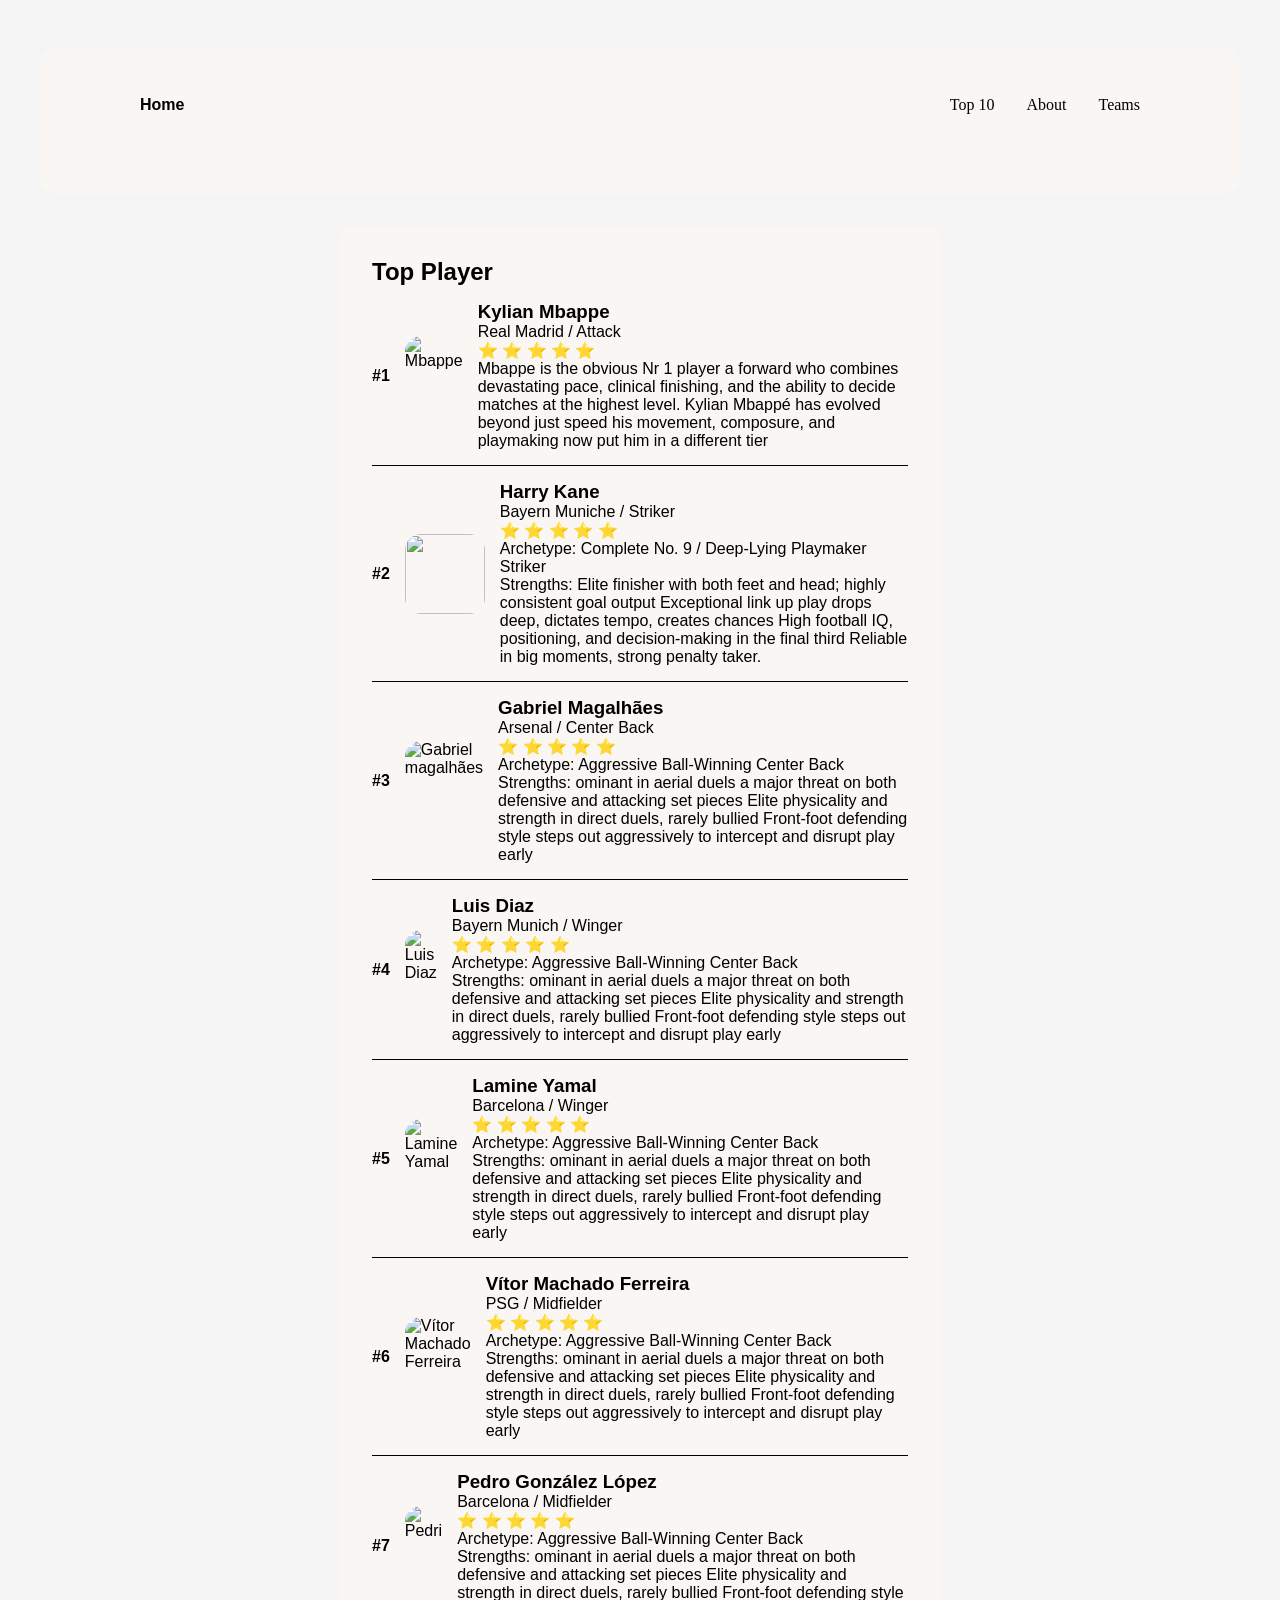
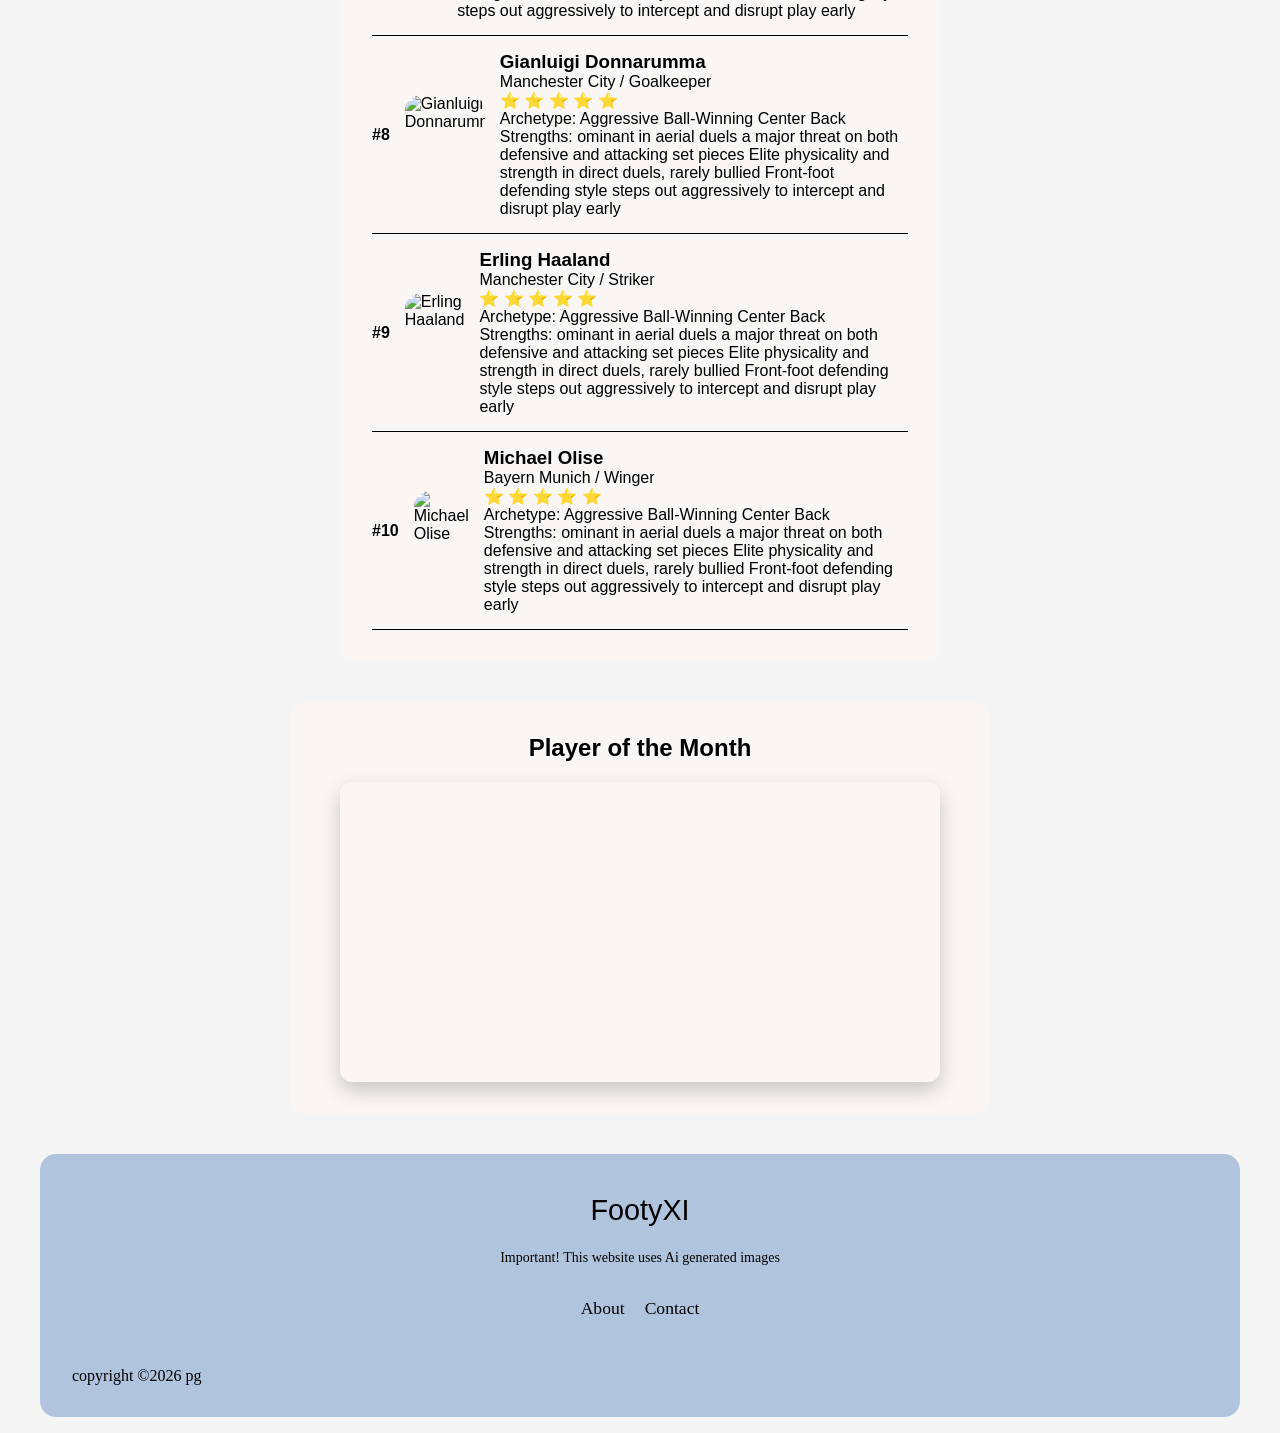
==== PageOne.html @ d589bf2f "Add files via upload" ====
<!DOCTYPE html>
<html lang="en">
    <head>
        <meta charset="UTF-8">
        <meta name="viewport" content="width=device-width, initial-scale=1.0">
        <link rel="stylesheet" href="style.css">
        <title>FootyXI</title>
    </head>
    <body>
        <header>
            <nav>
                <ul>
                    <li><a href="index.html">Home</a></li>
                    <li><a href="PageOne.html">Top 10</a></li>
                    <li><a href="PageTwo.html">About</a></li>
                    <li><a href="PageThree.html">Teams</a></li>
                </ul>
            </nav>
    </header>
    <section class="players-Ranking">
        <h2>Top Player</h2>
        <div class="ranked-player">
           <span class="rank">#1</span>
           <img src="images/Mbappe head.jpg" alt="Mbappe">

            <div class="player-info">
             <h3>Kylian Mbappe </h3>
             <p>Real Madrid / Attack </p>
             <p>⭐ ⭐ ⭐ ⭐ ⭐</p>
             <p>Mbappe is the obvious Nr 1 player a forward who combines devastating pace, 
             clinical finishing, and the ability to decide matches at the highest level. Kylian Mbappé has evolved beyond just speed his movement, composure, and playmaking now put him in a different tier </p>
            </div>
        </div>
        <div class="ranked-player">
            <span class="rank">#2</span>
            <img src="images/Kane head.jpg" src="Harry Kane">

            <div class="players-info">
                <h3>Harry Kane </h3>
                <p>Bayern Muniche / Striker </p>
                <p>⭐ ⭐ ⭐ ⭐ ⭐</p>
                <p>Archetype: Complete No. 9 / Deep-Lying Playmaker Striker </p>
                <p>Strengths:
                    Elite finisher with both feet and head; highly consistent goal output
                    Exceptional link up play drops deep, dictates tempo, creates chances
                    High football IQ, positioning, and decision-making in the final third
                    Reliable in big moments, strong penalty taker.</p>
                </p>
            </div>
        </div>

        <div class="ranked-player">
            <span class="rank">#3</span>
            <img src="images/gabriel magalhães.jpg" alt="Gabriel magalhães">

            <div class="players-info">
                <h3>Gabriel Magalhães </h3>
                <p>Arsenal / Center Back </p>
                <p>⭐ ⭐ ⭐ ⭐ ⭐</p>
                <p>Archetype: Aggressive Ball-Winning Center Back </p>
                <p>Strengths:
                    ominant in aerial duels a major threat on both defensive and attacking set pieces
                    Elite physicality and strength in direct duels, rarely bullied
                    Front-foot defending style steps out aggressively to intercept and disrupt play early</p>
                </p>
            </div>
        </div>
        <div class="ranked-player">
            <span class="rank">#4</span>
            <img src="images/Luis Díaz.jpg" alt="Luis Diaz">

            <div class="players-info">
                <h3>Luis Diaz </h3>
                <p>Bayern Munich / Winger </p>
                <p>⭐ ⭐ ⭐ ⭐ ⭐</p>
                <p>Archetype: Aggressive Ball-Winning Center Back </p>
                <p>Strengths:
                    ominant in aerial duels a major threat on both defensive and attacking set pieces
                    Elite physicality and strength in direct duels, rarely bullied
                    Front-foot defending style steps out aggressively to intercept and disrupt play early</p>
                </p>
            </div>
        </div>

        <div class="ranked-player">
            <span class="rank">#5</span>
            <img src="images/Lamine head.jpg" alt="Lamine Yamal">

            <div class="players-info">
                <h3>Lamine Yamal </h3>
                <p>Barcelona / Winger </p>
                <p>⭐ ⭐ ⭐ ⭐ ⭐</p>
                <p>Archetype: Aggressive Ball-Winning Center Back </p>
                <p>Strengths:
                    ominant in aerial duels a major threat on both defensive and attacking set pieces
                    Elite physicality and strength in direct duels, rarely bullied
                    Front-foot defending style steps out aggressively to intercept and disrupt play early</p>
                </p>
            </div>
        </div>

        <div class="ranked-player">
            <span class="rank">#6</span>
            <img src="images/Vitinha head.jpg" alt="Vítor Machado Ferreira">

            <div class="players-info">
                <h3>Vítor Machado Ferreira </h3>
                <p>PSG / Midfielder </p>
                <p>⭐ ⭐ ⭐ ⭐ ⭐</p>
                <p>Archetype: Aggressive Ball-Winning Center Back </p>
                <p>Strengths:
                    ominant in aerial duels a major threat on both defensive and attacking set pieces
                    Elite physicality and strength in direct duels, rarely bullied
                    Front-foot defending style steps out aggressively to intercept and disrupt play early</p>
                </p>
            </div>
        </div>

        <div class="ranked-player">
            <span class="rank">#7</span>
            <img src="images/Pedri head.jpg" alt="Pedri">

            <div class="players-info">
                <h3>Pedro González López </h3>
                <p>Barcelona / Midfielder </p>
                <p>⭐ ⭐ ⭐ ⭐ ⭐</p>
                <p>Archetype: Aggressive Ball-Winning Center Back </p>
                <p>Strengths:
                    ominant in aerial duels a major threat on both defensive and attacking set pieces
                    Elite physicality and strength in direct duels, rarely bullied
                    Front-foot defending style steps out aggressively to intercept and disrupt play early</p>
                </p>
            </div>
        </div>

        <div class="ranked-player">
            <span class="rank">#8</span>
            <img src="images/Gianluigi Donnarumma.jpg" alt="Gianluigi Donnarumma">

            <div class="players-info">
                <h3>Gianluigi Donnarumma </h3>
                <p>Manchester City / Goalkeeper </p>
                <p>⭐ ⭐ ⭐ ⭐ ⭐</p>
                <p>Archetype: Aggressive Ball-Winning Center Back </p>
                <p>Strengths:
                    ominant in aerial duels a major threat on both defensive and attacking set pieces
                    Elite physicality and strength in direct duels, rarely bullied
                    Front-foot defending style steps out aggressively to intercept and disrupt play early</p>
                </p>
            </div>
        </div>

        <div class="ranked-player">
            <span class="rank">#9</span>
            <img src="images/Erling Haaland.jpg" alt="Erling Haaland">

            <div class="players-info">
                <h3>Erling Haaland </h3>
                <p>Manchester City / Striker </p>
                <p>⭐ ⭐ ⭐ ⭐ ⭐</p>
                <p>Archetype: Aggressive Ball-Winning Center Back </p>
                <p>Strengths:
                    ominant in aerial duels a major threat on both defensive and attacking set pieces
                    Elite physicality and strength in direct duels, rarely bullied
                    Front-foot defending style steps out aggressively to intercept and disrupt play early</p>
                </p>
            </div>
        </div>

        <div class="ranked-player">
            <span class="rank">#10</span>
            <img src="images/Michael Olise.jpg" alt="Michael Olise">

            <div class="players-info">
                <h3>Michael Olise </h3>
                <p>Bayern Munich / Winger </p>
                <p>⭐ ⭐ ⭐ ⭐ ⭐</p>
                <p>Archetype: Aggressive Ball-Winning Center Back </p>
                <p>Strengths:
                    ominant in aerial duels a major threat on both defensive and attacking set pieces
                    Elite physicality and strength in direct duels, rarely bullied
                    Front-foot defending style steps out aggressively to intercept and disrupt play early</p>
                </p>
            </div>
        </div>

    </section>
    <section class="Months-Player">
        <h2>Player of the Month</h2>
        <div class="video">
            <video  autoplay muted loop >
                <source src="images/Lamine highlight.mp4" type="video/mp4">
            </video>
        </div>
    </section>
  <footer>
            <div class="footer-content">
                <h3>FootyXI</h3>
                <p>Important! This website uses Ai generated images</p>
                <ul class="Information">
                    <li><a href="PageTwo.html">About</a></li>
                    <li><a href="PageTwo.html">Contact</a></li>
                </ul>
            </div>
            <div class="footer-bottom"></div>
            <p>copyright &copy;2026 pg</p>
        </footer>
    </body>

</html>
---- style.css ----
@import url('https://fonts.googleapis.com/css2?family=Bebas+Neue&display=swap');
@import url('https://fonts.googleapis.com/css2?family=Bebas+Neue&family=Plus+Jakarta+Sans:ital,wght@0,200..800;1,200..800&display=swap');

:root{
    --base-color: #ffffff;
    --text-color: #000000;
    --primary-color: #F0EAD6;
    --secondary-color: #F5F5F5;
    --color-1: #F9F6F3;


}

*{
    margin: 0;
    padding: 0;
    box-sizing: border-box;

}

html{
    font-family: Bebas 'Courier New', Courier, monospace
    var(--text-color)
}

body {
    padding: 1em;
    background-color: var(--secondary-color)
}

h1,h2,h3{
    font-family: 'Trebuchet MS', 'Lucida Sans Unicode', 'Lucida Grande', 'Lucida Sans', Arial, sans-serif;
}
nav{
    margin: 1em auto 3em auto;
    width: min(1000px,100%);
}
nav ul{
    display:flex;
    align-items: center;
    list-style-type: none;
    gap: 2em;

}
nav li:first-child{
    margin-right: auto;
    font-family:'Segoe UI', Tahoma, Geneva, Verdana, sans-serif;
    font-weight: bold;

}
nav a{
    text-decoration: none; 
    color: var(--text-color)
}

nav a:hover {
    color: goldenrod;
    
}
header, section {
    margin: 2em auto;
    width: min(75em, 100%);
    background-color: var(--color-1);
    padding: min(2em, 15%);
    border-radius: 1em;
}



.hero {
    position: relative;
    width: 100%;
    height: 90vh;
    overflow: hidden;
}

.hero img{
    width: 100%;
    height: 100%;
    object-fit: cover;
    display: block;
    object-position: center top;
    border-radius: 1em;
}
.hero-text {
    position: absolute;
    top: 50%;
    left: 8%;
    transform: translateY(-50%);
    color: var(--primary-color);
    max-width: 600px
}
.hero-text h1{
    font-size: 5rem;
    margin-bottom: 0.5rem;
}


.flex-container{
    display: flex;
    justify-content: center;
    align-items: center;
    flex-wrap: wrap;
    gap: 3em;

}
.players-section {
    width: min(1000px , 100%);
    margin: 4em auto;
    text-align: left;
}

.players-section h2{
    font-size: 2.5rem;
    margin-bottom: 2em;
}

.players-card {
    background: white;
    border-radius: 1em;
    overflow: hidden;
    width: 260px;
    box-shadow: 0 10px 25px rgba(0,0,0,0.1);
    transition: transform 0.3s ease;
}

.player-card:hover {
    transform: translateY(-10px);
}

.player-card img {
    width: 100%;
    height: 280px;
    object-fit: cover;
    border-radius: 1em
}
.more{
    display:black;
    margin: 2em auto 0 auto;
    padding: 0.8em 2em;
    font-size: 1rem;
    border: none;
    border-radius: 2em;
    background: black;
    color: white;
    cursor: pointer;
    text-decoration: none;
}

.more:hover {
    background: goldenrod ;
    padding: 0.6em 1.5em;
}

.article-dor{
    background: white;
    border-radius: 1em;
    overflow:hidden;
    width:280px;
    box-shadow: 0 10px 25px rgba(0,0,0,0.1)
}

.article-dor img{
    width:100%;
    height:400px;
    object-fit:cover;
    border-radius: 1em;
    
    
}
.Star-Player{
    display:flex;
    align-items:center;
    justify-content: left;
    flex-wrap: wrap;
    gap: -1em;
}

.article-writing{
    gap: 2em;
    

}
.article-section{
    width: min(1000px , 100%);
    margin: 4em auto;
}
footer{
    position:sticky;
    margin:  auto;
    width: min(75em, 100%);
    background-color:#B0C4DE;
    padding: min(2em, 15%);
    border-radius: 1em;
}
.footer-content{
    display: flex;
    align-items: center;
    justify-content:center;
    flex-direction: column;
    text-align: center;
}
.footer-content h3{
    font-size: 1.8rem;
    font-weight: 400;
    text-transform:capitalize;
    line-height: 3rem;
}
.footer-content p{
    max-width: 500px;
    margin: 10px auto;
    line-height: 28px;
    font-size: 14px;
}
.Information{
    list-style: none;
    display:flex;
    align-items: center;
    justify-content: center;
    margin: 1rem 0 3rem 0;

}
.Information li{
    margin: 0 10px;
}
.Information a {
    font-size:1.1rem;
    transition:color .4s ease;
    text-decoration: none;
    color: var(--text-color);
}
.Information a:hover{
    color: goldenrod;
}
.players-Ranking{
    max-width: 600px;
    margin: 0 auto;
    font-family: Arial, Helvetica, sans-serif
}
.ranked-player{
    display: flex;
    align-items: center;
    gap: 15px;
    padding: 15px 0;
    border-bottom: 1px solid ;
}
.rank{
    font-weight: bold;
    width: 40px;
}

.ranked-player img{
    width: 80px;
    height: 80px;
    object-fit: cover;
    border-radius: 1rem;
}
.Months-Player {
  max-width: 700px;
  margin: 40px auto;
  text-align: center;
  font-family: Arial, sans-serif;
}

.Months-Player h2 {
  font-size: 24px;
  margin-bottom: 20px;
}

.video {
  display: flex;
  justify-content: center;
}

.video video {
  width: 100%;
  max-width: 600px;
  height: auto;
  border-radius: 12px;
  box-shadow: 0 8px 20px rgba(0, 0, 0, 0.2);
  object-fit: cover;
}
.imageHeat img{
    object-fit:flex;
    border: 1rem;
}

.coming-soon{
     width: min(1000px , 100%);
    margin: 4em auto;
    text-align: center;
}

.imageHeat img{
    width: 100%;
    max-width:350px;
    height: auto;
    display: block;
    margin: 1em auto;
    border-radius: 3em;

}
.about-web{
     width: min(1000px , 100%);
    margin: 4em auto;
    text-align: left;
}
.contact-web{
    width: min(1000px , 100%);
    margin: 4em auto;
    text-align: left;
}
.logo img{
     width: 100%;
    max-width:350px;
    height: auto;
    display: block;
    margin: 1em auto;
    border-radius: 3em;
}
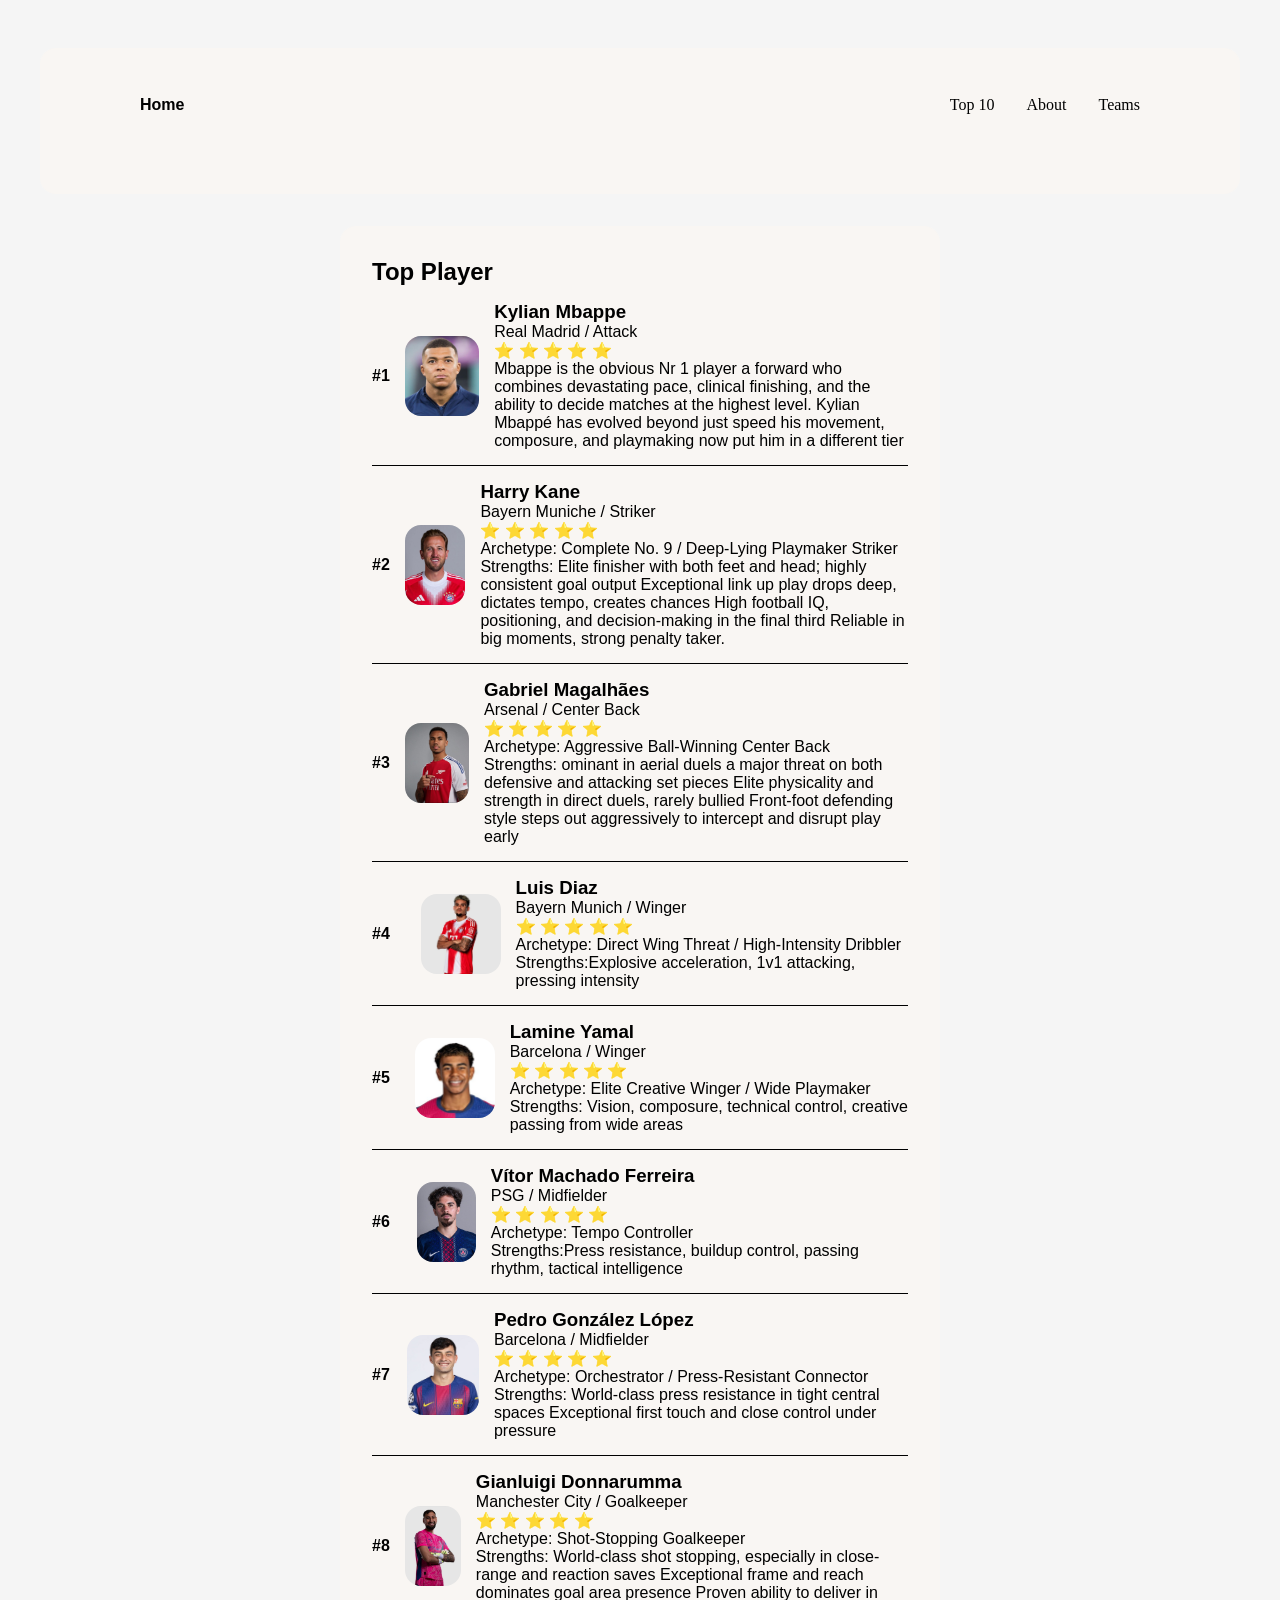
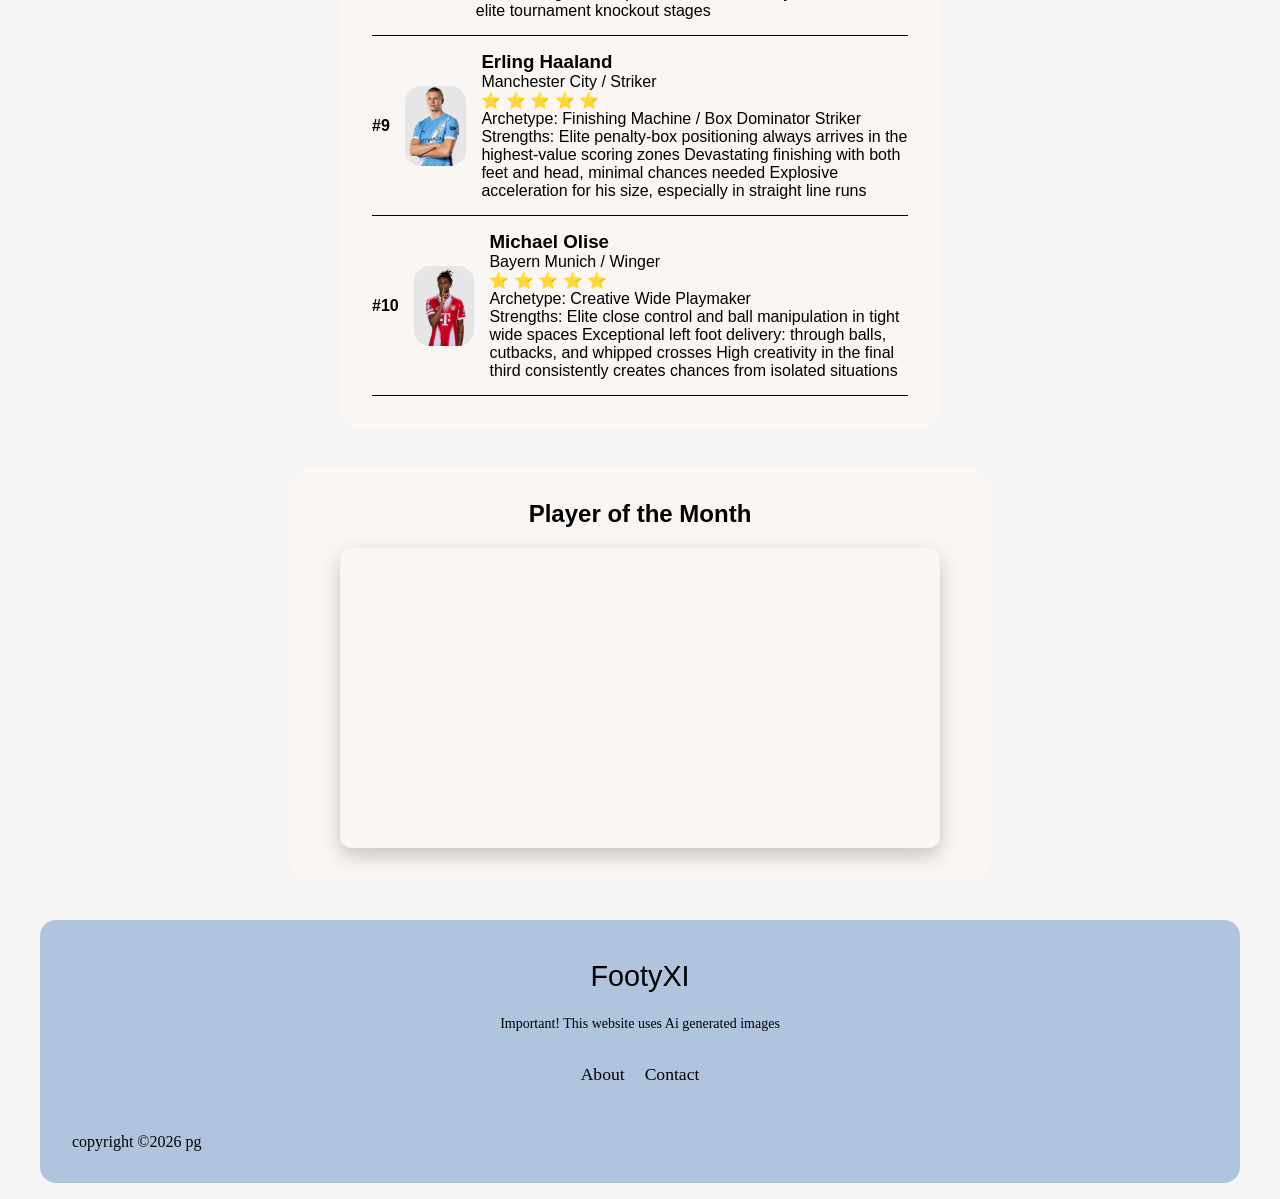
==== commit 62b38b4c: "Add files via upload" ====
--- a/PageOne.html
+++ b/PageOne.html
@@ -73,11 +73,9 @@
                 <h3>Luis Diaz </h3>
                 <p>Bayern Munich / Winger </p>
                 <p>⭐ ⭐ ⭐ ⭐ ⭐</p>
-                <p>Archetype: Aggressive Ball-Winning Center Back </p>
-                <p>Strengths:
-                    ominant in aerial duels a major threat on both defensive and attacking set pieces
-                    Elite physicality and strength in direct duels, rarely bullied
-                    Front-foot defending style steps out aggressively to intercept and disrupt play early</p>
+                <p>Archetype: Direct Wing Threat / High-Intensity Dribbler</p>
+                <p>Strengths:Explosive acceleration, 1v1 attacking, pressing intensity
+                    </p>
                 </p>
             </div>
         </div>
@@ -90,11 +88,9 @@
                 <h3>Lamine Yamal </h3>
                 <p>Barcelona / Winger </p>
                 <p>⭐ ⭐ ⭐ ⭐ ⭐</p>
-                <p>Archetype: Aggressive Ball-Winning Center Back </p>
+                <p>Archetype: Elite Creative Winger / Wide Playmaker </p>
                 <p>Strengths:
-                    ominant in aerial duels a major threat on both defensive and attacking set pieces
-                    Elite physicality and strength in direct duels, rarely bullied
-                    Front-foot defending style steps out aggressively to intercept and disrupt play early</p>
+                    Vision, composure, technical control, creative passing from wide areas</p>
                 </p>
             </div>
         </div>
@@ -107,11 +103,9 @@
                 <h3>Vítor Machado Ferreira </h3>
                 <p>PSG / Midfielder </p>
                 <p>⭐ ⭐ ⭐ ⭐ ⭐</p>
-                <p>Archetype: Aggressive Ball-Winning Center Back </p>
-                <p>Strengths:
-                    ominant in aerial duels a major threat on both defensive and attacking set pieces
-                    Elite physicality and strength in direct duels, rarely bullied
-                    Front-foot defending style steps out aggressively to intercept and disrupt play early</p>
+                <p>Archetype: Tempo Controller </p>
+                <p>Strengths:Press resistance, buildup control, passing rhythm, tactical intelligence
+                    </p>
                 </p>
             </div>
         </div>
@@ -124,11 +118,10 @@
                 <h3>Pedro González López </h3>
                 <p>Barcelona / Midfielder </p>
                 <p>⭐ ⭐ ⭐ ⭐ ⭐</p>
-                <p>Archetype: Aggressive Ball-Winning Center Back </p>
-                <p>Strengths:
-                    ominant in aerial duels a major threat on both defensive and attacking set pieces
-                    Elite physicality and strength in direct duels, rarely bullied
-                    Front-foot defending style steps out aggressively to intercept and disrupt play early</p>
+                <p>Archetype: Orchestrator / Press-Resistant Connector </p>
+                <p>Strengths: World-class press resistance in tight central spaces
+                    Exceptional first touch and close control under pressure
+                    </p>
                 </p>
             </div>
         </div>
@@ -141,11 +134,11 @@
                 <h3>Gianluigi Donnarumma </h3>
                 <p>Manchester City / Goalkeeper </p>
                 <p>⭐ ⭐ ⭐ ⭐ ⭐</p>
-                <p>Archetype: Aggressive Ball-Winning Center Back </p>
-                <p>Strengths:
-                    ominant in aerial duels a major threat on both defensive and attacking set pieces
-                    Elite physicality and strength in direct duels, rarely bullied
-                    Front-foot defending style steps out aggressively to intercept and disrupt play early</p>
+                <p>Archetype: Shot-Stopping Goalkeeper </p>
+                <p>Strengths: World-class shot stopping, especially in close-range and reaction saves
+                    Exceptional frame and reach dominates goal area presence
+                    Proven ability to deliver in elite tournament knockout stages
+                     </p>
                 </p>
             </div>
         </div>
@@ -158,11 +151,11 @@
                 <h3>Erling Haaland </h3>
                 <p>Manchester City / Striker </p>
                 <p>⭐ ⭐ ⭐ ⭐ ⭐</p>
-                <p>Archetype: Aggressive Ball-Winning Center Back </p>
-                <p>Strengths:
-                    ominant in aerial duels a major threat on both defensive and attacking set pieces
-                    Elite physicality and strength in direct duels, rarely bullied
-                    Front-foot defending style steps out aggressively to intercept and disrupt play early</p>
+                <p>Archetype: Finishing Machine / Box Dominator Striker </p>
+                <p>Strengths: Elite penalty-box positioning always arrives in the highest-value scoring zones
+                    Devastating finishing with both feet and head, minimal chances needed
+                    Explosive acceleration for his size, especially in straight line runs
+                    </p>
                 </p>
             </div>
         </div>
@@ -175,11 +168,11 @@
                 <h3>Michael Olise </h3>
                 <p>Bayern Munich / Winger </p>
                 <p>⭐ ⭐ ⭐ ⭐ ⭐</p>
-                <p>Archetype: Aggressive Ball-Winning Center Back </p>
-                <p>Strengths:
-                    ominant in aerial duels a major threat on both defensive and attacking set pieces
-                    Elite physicality and strength in direct duels, rarely bullied
-                    Front-foot defending style steps out aggressively to intercept and disrupt play early</p>
+                <p>Archetype: Creative Wide Playmaker </p>
+                <p>Strengths: Elite close control and ball manipulation in tight wide spaces
+                    Exceptional left foot delivery: through balls, cutbacks, and whipped crosses
+                    High creativity in the final third  consistently creates chances from isolated situations
+                    </p>
                 </p>
             </div>
         </div>
